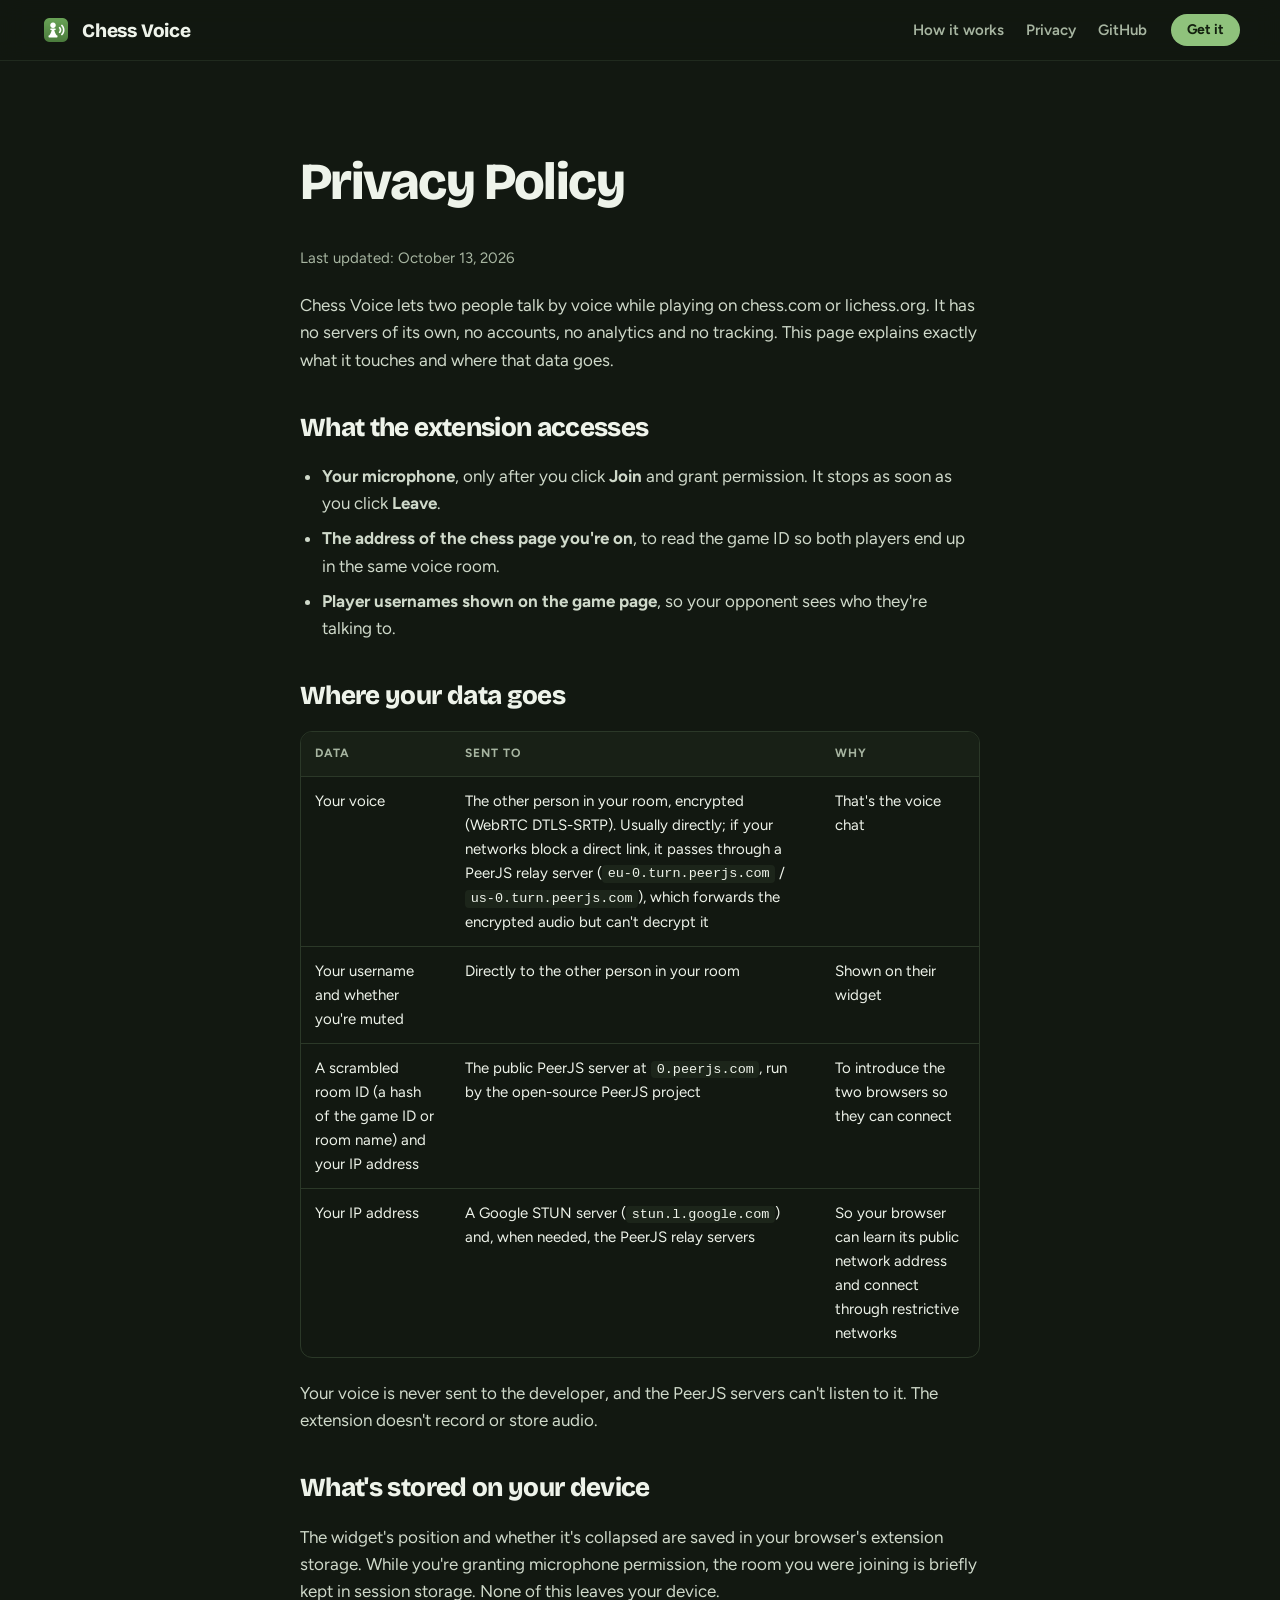
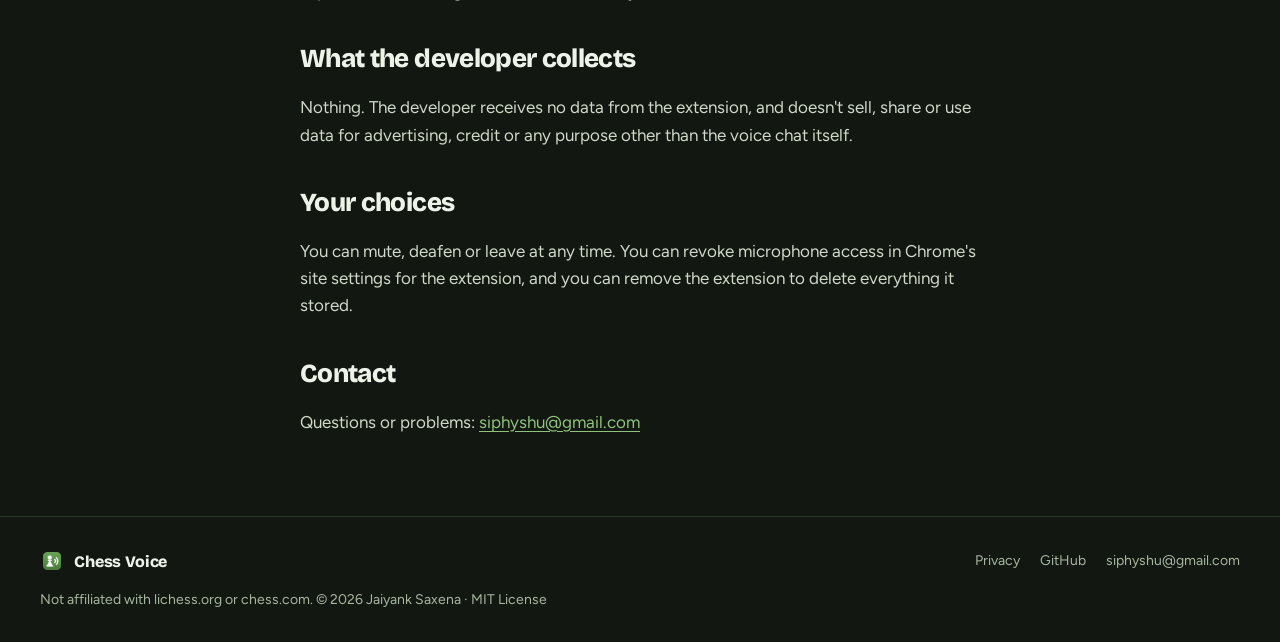
==== site/privacy.html @ 7825a9bb "Add landing page at site/ with GitHub Pages deploy One-pager for chess-voice.siphyshu.me with an int" ====
<!doctype html>
<html lang="en">
<head>
<meta charset="utf-8">
<meta name="viewport" content="width=device-width, initial-scale=1, viewport-fit=cover">
<title>Privacy Policy · Chess Voice</title>
<meta name="description" content="What the Chess Voice extension accesses, where that data goes, and what the developer collects (nothing).">
<meta name="theme-color" content="#121811">
<link rel="icon" type="image/png" sizes="32x32" href="assets/icon-32.png">
<link rel="preconnect" href="https://fonts.googleapis.com">
<link rel="preconnect" href="https://fonts.gstatic.com" crossorigin>
<link rel="stylesheet" href="https://fonts.googleapis.com/css2?family=Bricolage+Grotesque:opsz,wght@12..96,600;12..96,800&family=Figtree:wght@400;500;600;700&display=swap">
<link rel="stylesheet" href="assets/site.css">
</head>
<body>

<header class="nav">
  <a class="brand" href="./"><img src="assets/icon-128.png" alt="" width="32" height="32"><span>Chess Voice</span></a>
  <nav aria-label="Main">
    <a href="./#how">How it works</a>
    <a href="./#privacy">Privacy</a>
    <a href="https://github.com/siphyshu/chess-voice">GitHub</a>
  </nav>
  <a class="btn small" href="https://github.com/siphyshu/chess-voice/releases/latest">Get it</a>
</header>

<main class="doc">
  <h1>Privacy Policy</h1>
  <p class="updated">Last updated: October 13, 2026</p>
  <p>Chess Voice lets two people talk by voice while playing on chess.com or lichess.org. It has no servers of its own, no accounts, no analytics and no tracking. This page explains exactly what it touches and where that data goes.</p>

  <h2>What the extension accesses</h2>
  <ul>
    <li><strong>Your microphone</strong>, only after you click <strong>Join</strong> and grant permission. It stops as soon as you click <strong>Leave</strong>.</li>
    <li><strong>The address of the chess page you're on</strong>, to read the game ID so both players end up in the same voice room.</li>
    <li><strong>Player usernames shown on the game page</strong>, so your opponent sees who they're talking to.</li>
  </ul>

  <h2>Where your data goes</h2>
  <div class="table-wrap">
    <table>
      <thead><tr><th>Data</th><th>Sent to</th><th>Why</th></tr></thead>
      <tbody>
        <tr><td>Your voice</td><td>The other person in your room, encrypted (WebRTC DTLS-SRTP). Usually directly; if your networks block a direct link, it passes through a PeerJS relay server (<code>eu-0.turn.peerjs.com</code> / <code>us-0.turn.peerjs.com</code>), which forwards the encrypted audio but can't decrypt it</td><td>That's the voice chat</td></tr>
        <tr><td>Your username and whether you're muted</td><td>Directly to the other person in your room</td><td>Shown on their widget</td></tr>
        <tr><td>A scrambled room ID (a hash of the game ID or room name) and your IP address</td><td>The public PeerJS server at <code>0.peerjs.com</code>, run by the open-source PeerJS project</td><td>To introduce the two browsers so they can connect</td></tr>
        <tr><td>Your IP address</td><td>A Google STUN server (<code>stun.l.google.com</code>) and, when needed, the PeerJS relay servers</td><td>So your browser can learn its public network address and connect through restrictive networks</td></tr>
      </tbody>
    </table>
  </div>
  <p>Your voice is never sent to the developer, and the PeerJS servers can't listen to it. The extension doesn't record or store audio.</p>

  <h2>What's stored on your device</h2>
  <p>The widget's position and whether it's collapsed are saved in your browser's extension storage. While you're granting microphone permission, the room you were joining is briefly kept in session storage. None of this leaves your device.</p>

  <h2>What the developer collects</h2>
  <p>Nothing. The developer receives no data from the extension, and doesn't sell, share or use data for advertising, credit or any purpose other than the voice chat itself.</p>

  <h2>Your choices</h2>
  <p>You can mute, deafen or leave at any time. You can revoke microphone access in Chrome's site settings for the extension, and you can remove the extension to delete everything it stored.</p>

  <h2>Contact</h2>
  <p>Questions or problems: <a href="mailto:siphyshu@gmail.com">siphyshu@gmail.com</a></p>
</main>

<footer class="foot">
  <div class="foot-row">
    <a class="brand" href="./"><img src="assets/icon-128.png" alt="" width="24" height="24"><span>Chess Voice</span></a>
    <nav aria-label="Footer">
      <a href="privacy.html">Privacy</a>
      <a href="https://github.com/siphyshu/chess-voice">GitHub</a>
      <a href="mailto:siphyshu@gmail.com">siphyshu@gmail.com</a>
    </nav>
  </div>
  <p>Not affiliated with lichess.org or chess.com. © 2026 Jaiyank Saxena · MIT License</p>
</footer>
</body>
</html>
---- site/assets/site.css ----
:root {
  color-scheme: dark;
  --night: #121811;
  --night-2: #182016;
  --panel: #1c251a;
  --ink: #eef3ea;
  --muted: #a7b5a1;
  --line: #2b3828;
  --leaf: #8fc27c;
  --g1: #6aa457;
  --g2: #4b7c3d;
  --on-leaf: #13200f;
  --display: "Bricolage Grotesque", "Avenir Next", system-ui, sans-serif;
  --body: "Figtree", system-ui, -apple-system, "Segoe UI", sans-serif;
  --gutter: clamp(16px, 4vw, 40px);
}

*, *::before, *::after { box-sizing: border-box; }
[hidden] { display: none !important; }
html { scroll-behavior: smooth; }
@media (prefers-reduced-motion: reduce) { html { scroll-behavior: auto; } }
body {
  margin: 0;
  background: var(--night);
  color: var(--ink);
  font: 17px/1.6 var(--body);
  -webkit-font-smoothing: antialiased;
  overflow-x: clip; /* the hero glow bleeds past the edges on purpose */
  padding-top: env(safe-area-inset-top, 0px);
}
img { max-width: 100%; }
a { color: var(--leaf); text-underline-offset: 3px; }
a:focus-visible, button:focus-visible, summary:focus-visible { outline: 2px solid var(--leaf); outline-offset: 3px; border-radius: 6px; }
h1, h2, h3 { font-family: var(--display); margin: 0; text-wrap: balance; }
h2 { font-size: clamp(30px, 4.4vw, 46px); font-weight: 800; letter-spacing: -.025em; line-height: 1.05; }
h3 { font-size: 19px; font-weight: 600; letter-spacing: -.01em; line-height: 1.25; }
p { margin: 0; }
section { padding-inline: var(--gutter); }

/* ---------- buttons ---------- */
.btn {
  display: inline-flex; align-items: center; justify-content: center; gap: 8px;
  font: 700 16px/1 var(--body); text-decoration: none; border-radius: 999px;
  padding: 15px 24px; transition: background .15s, transform .12s, border-color .15s;
}
.btn:active { transform: scale(.97); }
.btn.primary { background: var(--leaf); color: var(--on-leaf); }
.btn.primary:hover { background: #a3d290; }
.btn.ghost { color: var(--ink); border: 1px solid var(--line); }
.btn.ghost:hover { border-color: var(--muted); }
.btn.small { padding: 9px 16px; font-size: 14px; background: var(--leaf); color: var(--on-leaf); }

/* ---------- nav ---------- */
.nav {
  position: sticky; top: 0; z-index: 10;
  display: flex; align-items: center; gap: 24px;
  padding: 14px var(--gutter);
  background: color-mix(in srgb, var(--night) 82%, transparent);
  backdrop-filter: blur(12px); -webkit-backdrop-filter: blur(12px);
  border-bottom: 1px solid color-mix(in srgb, var(--line) 60%, transparent);
}
.brand { display: inline-flex; align-items: center; gap: 10px; color: var(--ink); text-decoration: none; font: 800 19px var(--display); letter-spacing: -.01em; }
.nav nav { display: flex; gap: 22px; margin-left: auto; }
.nav nav a { color: var(--muted); text-decoration: none; font-weight: 600; font-size: 15px; }
.nav nav a:hover { color: var(--ink); }
@media (max-width: 640px) { .nav nav { display: none; } .nav .btn { margin-left: auto; } }

/* ---------- hero ---------- */
.hero {
  position: relative;
  display: grid; grid-template-columns: minmax(0, 1fr) minmax(0, 1.05fr); gap: clamp(32px, 5vw, 72px);
  align-items: center; max-width: 1240px; margin: 0 auto;
  padding-block: clamp(40px, 8vw, 96px) clamp(72px, 10vw, 128px);
}
.hero::before {
  content: ""; position: absolute; inset: -80px -40vw 0; z-index: -1; pointer-events: none;
  background:
    radial-gradient(50% 60% at 70% 30%, rgba(106, 164, 87, .22), transparent 70%),
    conic-gradient(rgba(255,255,255,.035) 25%, transparent 0 50%, rgba(255,255,255,.035) 0 75%, transparent 0) 0 0 / 72px 72px;
  mask-image: linear-gradient(to bottom, #000 55%, transparent);
  -webkit-mask-image: linear-gradient(to bottom, #000 55%, transparent);
}
.hero-copy { display: grid; gap: 22px; }
.eyebrow { font: 700 13px var(--body); letter-spacing: .1em; text-transform: uppercase; color: var(--leaf); }
.hero h1 { font-size: clamp(44px, 6.6vw, 82px); font-weight: 800; letter-spacing: -.035em; line-height: .98; }
.hero h1 em, .closer em { font-style: normal; color: var(--leaf); }
.lede { font-size: clamp(18px, 1.8vw, 21px); color: var(--muted); max-width: 34ch; }
.ctas { display: flex; flex-wrap: wrap; gap: 12px; margin-top: 4px; }
.fine { font-size: 14px; color: var(--muted); }
@media (max-width: 920px) {
  .hero { grid-template-columns: minmax(0, 1fr); }
}

/* ---------- demo: board + interactive widget ---------- */
.demo { position: relative; width: min(560px, 100%); justify-self: center; padding-bottom: 72px; }
.board {
  container-type: inline-size;
  display: grid; grid-template-columns: repeat(8, 1fr); width: 100%;
  border-radius: 8px; overflow: hidden;
  box-shadow: 0 40px 80px rgba(0,0,0,.5), 0 0 0 1px rgba(0,0,0,.3);
}
.board > div { aspect-ratio: 1; display: grid; place-items: center; line-height: 1; font-size: 9.6cqw;
               font-family: "Noto Sans Symbols 2", "Apple Symbols", "Segoe UI Symbol", serif; user-select: none; }
.board .l { background: #e9ecd8; }
.board .d { background: #7f9f68; }
.board .hi { box-shadow: inset 0 0 0 999px rgba(255, 214, 92, .42); }
.board .w { color: #fbfbf6; -webkit-text-stroke: .5cqw #2a2a26; paint-order: stroke fill; }
.board .b { color: #24231f; }
.demo-widget { position: absolute; right: -28px; bottom: 0; }
@media (max-width: 920px) { .demo-widget { right: 50%; transform: translateX(50%); } }
.hint {
  position: absolute; right: calc(100% + 12px); top: 64px; white-space: nowrap;
  font: 700 13px var(--body); color: var(--on-leaf); background: var(--leaf);
  padding: 6px 12px; border-radius: 999px; box-shadow: 0 8px 20px rgba(0,0,0,.35);
  transition: opacity .25s;
}
.hint::after { content: ""; position: absolute; right: -5px; top: 50%; width: 10px; height: 10px; margin-top: -5px; background: inherit; transform: rotate(45deg); border-radius: 2px; }
.hint.gone { opacity: 0; pointer-events: none; }
@media (max-width: 920px) { .hint { right: auto; left: 50%; top: -40px; transform: translateX(-50%); } .hint::after { right: auto; left: 50%; top: auto; bottom: -5px; margin-left: -5px; } }

/* The widget (mirrors the extension's content.js styles). */
.w-card {
  --bg: #22211f; --fg: #ecebe7; --wm: #9a968e; --wl: #3a3835; --raise: #2e2c29; --accent: #7fbf6a; --warn: #e0b04a; --bad: #e06a5a;
  width: 256px; background: var(--bg); color: var(--fg); border: 1px solid var(--wl); border-radius: 12px;
  box-shadow: 0 24px 50px rgba(0,0,0,.5); font: 13px/1.4 system-ui, -apple-system, "Segoe UI", sans-serif;
  overflow: hidden; text-align: left; transition: width .18s ease-out, border-radius .18s ease-out;
}
.w-card button { font: inherit; color: inherit; }
.w-card.collapsed { width: auto; min-width: 150px; border-radius: 999px; }
.w-card.collapsed .w-body { display: none; }
.w-head { display: flex; align-items: center; gap: 8px; padding: 7px 8px 7px 12px; min-height: 40px; }
.w-title { font-weight: 600; flex: 1; min-width: 0; white-space: nowrap; overflow: hidden; text-overflow: ellipsis; }
.w-dot { width: 8px; height: 8px; border-radius: 50%; flex: none; background: var(--wm); transition: box-shadow .12s; }
.w-dot.on { background: var(--accent); }
.w-dot.wait { background: var(--warn); }
.w-card.speaking .w-dot.on { box-shadow: 0 0 0 4px rgba(127,191,106,.35); }
.w-chev { width: 20px; height: 24px; border: 0; background: none; color: var(--wm); font-size: 10px; cursor: pointer; transition: transform .15s ease-out; }
.w-card.collapsed .w-chev { transform: rotate(-90deg); }
.w-ib { width: 28px; height: 28px; padding: 5px; border-radius: 50%; display: grid; place-items: center; background: var(--raise); border: 1px solid var(--wl); cursor: pointer; }
.w-ib svg, .w-btn svg { width: 16px; height: 16px; }
.w-body { padding: 2px 12px 12px; }
.w-stack { display: grid; grid-template-columns: minmax(0, 1fr); gap: 8px; }
.w-stack.loose { gap: 10px; }
.w-peer { display: flex; align-items: center; gap: 10px; padding: 8px; background: var(--raise); border-radius: 10px; }
.w-peer-text { min-width: 0; flex: 1; }
.w-av { width: 34px; height: 34px; border-radius: 50%; display: grid; place-items: center; flex: none; background: #3b4a36; color: #cfe8c4; font-weight: 700; font-size: 14px; text-transform: uppercase; box-shadow: 0 0 0 2px var(--raise); transition: box-shadow .12s; }
.w-card.speaking .w-av { box-shadow: 0 0 0 2px var(--raise), 0 0 0 4px var(--accent); }
.w-name { font-weight: 600; white-space: nowrap; overflow: hidden; text-overflow: ellipsis; }
.w-status { color: var(--wm); font-size: 12px; white-space: nowrap; overflow: hidden; text-overflow: ellipsis; }
.w-meter-row { display: flex; align-items: center; gap: 8px; font-size: 12px; color: var(--wm); }
.w-meter { display: flex; gap: 3px; flex: 1; }
.w-meter i { flex: 1; height: 6px; border-radius: 2px; background: var(--wl); transition: background .08s; }
.w-meter i.lit { background: var(--accent); }
.w-meter-label { width: 52px; text-align: right; }
.w-meter-row.muted .w-meter-label { color: var(--bad); font-weight: 600; }
.w-row { display: flex; gap: 6px; }
.w-row > * { flex: 1; min-width: 0; }
.w-btn, .w-input { background: var(--raise); border: 1px solid var(--wl); border-radius: 8px; padding: 7px 10px; font-weight: 600; }
.w-btn { display: inline-flex; align-items: center; justify-content: center; gap: 6px; cursor: pointer; transition: background .12s, transform .1s; }
.w-btn:hover { background: #383633; }
.w-btn:active { transform: scale(.96); }
.w-btn.primary { background: var(--accent); border-color: var(--accent); color: #142010; }
.w-btn.primary:hover { background: #8fcc7b; }
.w-btn.danger { color: var(--bad); }
.w-btn[aria-pressed="true"], .w-ib[aria-pressed="true"] { background: #4a2a26; border-color: #6b3a33; color: #ffb3a8; }
.w-fixed { flex: none !important; cursor: default; }
.w-input { font-weight: 400; color: var(--wm); }
.w-vol { display: flex; align-items: center; gap: 8px; color: var(--wm); font-size: 12px; }
.w-track { flex: 1; height: 4px; border-radius: 2px; background: var(--accent); position: relative; }
.w-track::after { content: ""; position: absolute; right: 0; top: 50%; width: 14px; height: 14px; margin-top: -7px; border-radius: 50%; background: var(--accent); }
@media (prefers-reduced-motion: reduce) { .w-card, .w-card * { transition: none !important; } }

/* ---------- how ---------- */
.how, .features, .faq { max-width: 1240px; margin: 0 auto; padding-block: clamp(56px, 8vw, 104px); display: grid; gap: 40px; }
.steps { list-style: none; margin: 0; padding: 0; display: grid; grid-template-columns: repeat(3, minmax(0, 1fr)); gap: 20px; }
.steps li { display: grid; gap: 10px; align-content: start; padding: 26px; border-radius: 16px; background: var(--night-2); border: 1px solid var(--line); }
.step-n { width: 36px; height: 36px; border-radius: 50%; display: grid; place-items: center; font: 800 17px var(--display); background: var(--g2); color: var(--ink); margin-bottom: 6px; }
.steps p, .feature p { color: var(--muted); font-size: 16px; }
@media (max-width: 820px) { .steps { grid-template-columns: minmax(0, 1fr); } }

/* ---------- features ---------- */
.features { border-top: 1px solid var(--line); }
.feature-grid { display: grid; grid-template-columns: repeat(3, minmax(0, 1fr)); gap: 40px 32px; }
.feature { display: grid; gap: 8px; align-content: start; }
.feature svg { width: 28px; height: 28px; fill: none; stroke: var(--leaf); stroke-width: 1.8; stroke-linecap: round; stroke-linejoin: round; margin-bottom: 6px; }
.feature svg .ring { stroke-dasharray: 3 3.2; }
@media (max-width: 900px) { .feature-grid { grid-template-columns: repeat(2, minmax(0, 1fr)); } }
@media (max-width: 560px) { .feature-grid { grid-template-columns: minmax(0, 1fr); } }

/* ---------- privacy ---------- */
.privacy {
  max-width: 1240px; margin: 0 auto; padding-block: clamp(56px, 8vw, 104px);
  display: grid; grid-template-columns: minmax(0, 1fr) minmax(0, 1fr); gap: 48px; align-items: center;
  border-top: 1px solid var(--line);
}
.privacy-copy { display: grid; gap: 20px; }
.privacy-copy p { color: var(--muted); max-width: 46ch; }
.checks { list-style: none; margin: 0; padding: 0; display: grid; gap: 10px; }
.checks li { display: flex; align-items: center; gap: 12px; font-weight: 600; }
.checks li::before { content: ""; width: 20px; height: 20px; flex: none; border-radius: 50%; background: var(--g2) url("data:image/svg+xml,%3Csvg xmlns='http://www.w3.org/2000/svg' viewBox='0 0 20 20'%3E%3Cpath d='M6 10.5l2.6 2.5L14 7.5' fill='none' stroke='%23eef3ea' stroke-width='2' stroke-linecap='round' stroke-linejoin='round'/%3E%3C/svg%3E") center/20px no-repeat; }
.text-link { font-weight: 700; text-decoration: none; }
.text-link:hover { text-decoration: underline; }
.p2p { width: 100%; height: auto; }
.p2p-box { fill: var(--night-2); stroke: var(--line); stroke-width: 2; }
.p2p-av { fill: #3b4a36; }
.p2p-letter { font: 700 26px var(--body); fill: #cfe8c4; }
.p2p-name { font: 600 18px var(--body); fill: var(--ink); }
.p2p-line { stroke: var(--leaf); stroke-width: 8; stroke-linecap: round; }
.p2p-arrow { fill: none; stroke: var(--leaf); stroke-width: 6; stroke-linecap: round; stroke-linejoin: round; }
.p2p-lock-bg { fill: #2a3a25; }
.p2p-shackle { fill: none; stroke: var(--leaf); stroke-width: 2.5; }
.p2p-lock { fill: var(--leaf); }
.p2p-cap { font: 500 17px var(--body); fill: var(--muted); }
@media (max-width: 860px) { .privacy { grid-template-columns: minmax(0, 1fr); } }

/* ---------- faq ---------- */
.faq { border-top: 1px solid var(--line); grid-template-columns: minmax(0, 1fr) minmax(0, 2fr); align-items: start; }
.faq-list { display: grid; }
details { border-bottom: 1px solid var(--line); }
details:first-child { border-top: 1px solid var(--line); }
summary { list-style: none; cursor: pointer; padding: 20px 0; display: flex; justify-content: space-between; gap: 16px; font: 600 18px var(--display); }
summary::-webkit-details-marker { display: none; }
summary::after { content: "+"; color: var(--leaf); font: 400 24px/1 var(--body); transition: transform .2s; }
details[open] summary::after { transform: rotate(45deg); }
details p { padding: 0 0 22px; color: var(--muted); max-width: 62ch; }
@media (max-width: 820px) { .faq { grid-template-columns: minmax(0, 1fr); } }

/* ---------- closer + footer ---------- */
.closer { display: grid; justify-items: center; gap: 22px; text-align: center; padding-block: clamp(64px, 9vw, 120px); border-top: 1px solid var(--line);
          background: radial-gradient(40% 70% at 50% 100%, rgba(106,164,87,.18), transparent 70%); }
.foot { padding: 32px var(--gutter) calc(32px + env(safe-area-inset-bottom, 0px)); border-top: 1px solid var(--line); color: var(--muted); font-size: 14px; display: grid; gap: 16px; }
.foot-row { display: flex; flex-wrap: wrap; align-items: center; justify-content: space-between; gap: 16px; }
.foot nav { display: flex; flex-wrap: wrap; gap: 20px; }
.foot nav a { color: var(--muted); text-decoration: none; }
.foot nav a:hover { color: var(--ink); }
.foot .brand { font-size: 16px; }

/* ---------- document pages (privacy) ---------- */
.doc { max-width: 760px; margin: 0 auto; padding: clamp(40px, 7vw, 80px) var(--gutter); display: grid; gap: 22px; }
.doc h1 { font-size: clamp(36px, 5vw, 52px); font-weight: 800; letter-spacing: -.03em; }
.doc h2 { font-size: 26px; margin-top: 18px; }
.doc p, .doc li { color: #cfd9ca; }
.doc ul { margin: 0; padding-left: 22px; display: grid; gap: 8px; }
.doc .updated { color: var(--muted); font-size: 15px; }
.doc code { font-size: .9em; background: var(--panel); padding: .1em .4em; border-radius: 4px; }
.doc .table-wrap { overflow-x: auto; border: 1px solid var(--line); border-radius: 12px; }
.doc table { border-collapse: collapse; width: 100%; min-width: 560px; font-size: 15px; }
.doc th, .doc td { text-align: left; vertical-align: top; padding: 12px 14px; border-bottom: 1px solid var(--line); }
.doc tr:last-child td { border-bottom: 0; }
.doc th { font-size: 12px; text-transform: uppercase; letter-spacing: .08em; color: var(--muted); background: var(--night-2); }
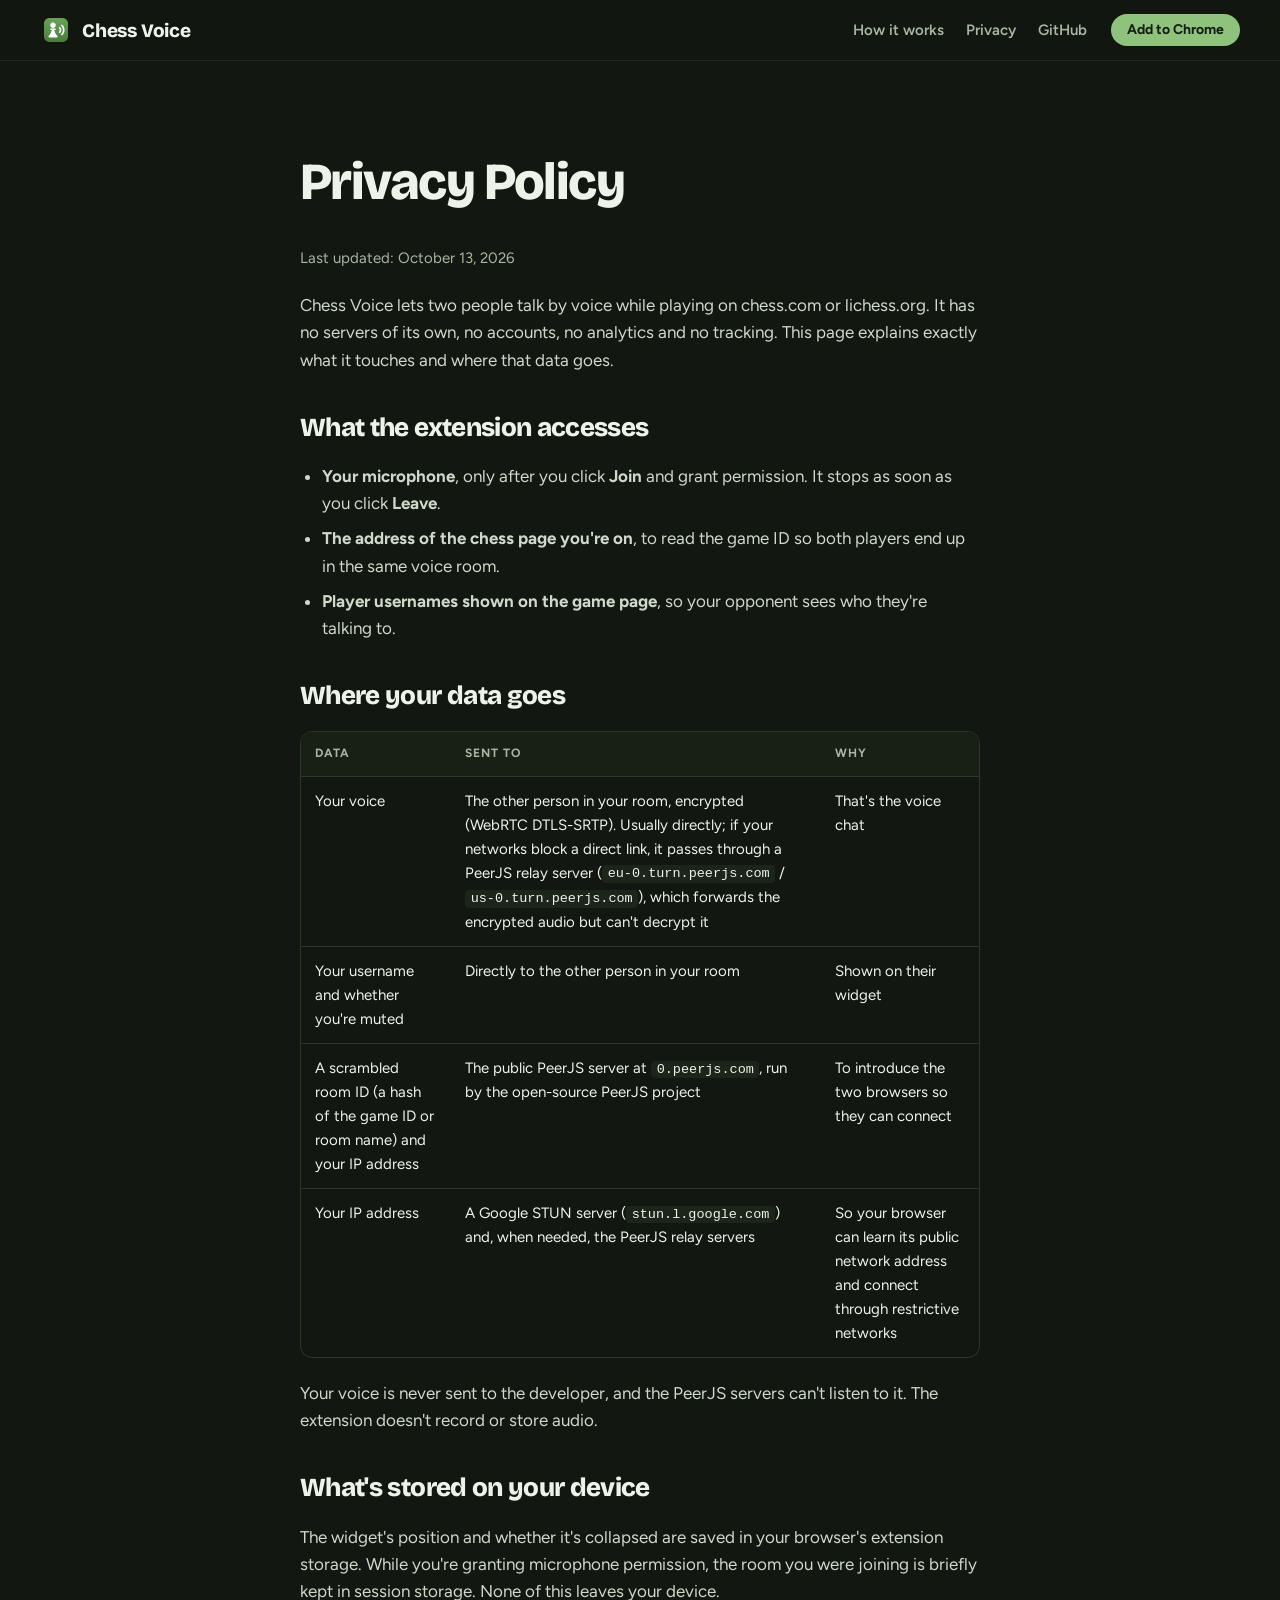
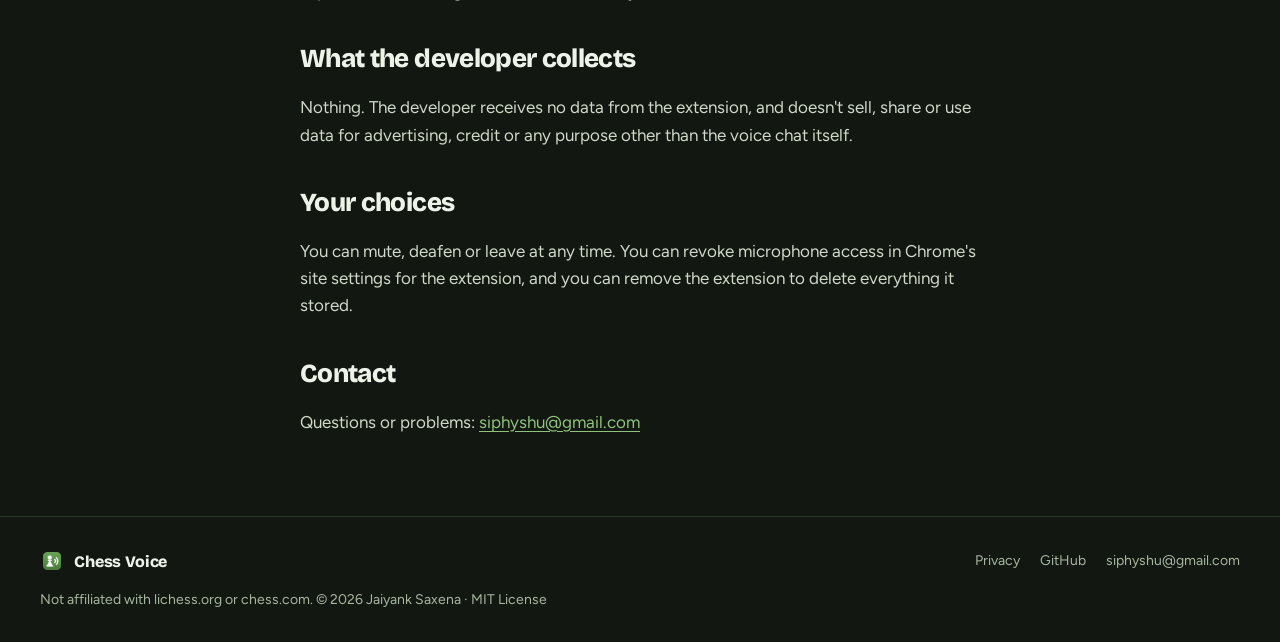
==== commit 11960c55: "Link to the live Chrome Web Store listing Site CTAs now say 'Add to Chrome' and point at the store; " ====
--- a/site/privacy.html
+++ b/site/privacy.html
@@ -21,7 +21,7 @@
     <a href="./#privacy">Privacy</a>
     <a href="https://github.com/siphyshu/chess-voice">GitHub</a>
   </nav>
-  <a class="btn small" href="https://github.com/siphyshu/chess-voice/releases/latest">Get it</a>
+  <a class="btn small" href="https://chromewebstore.google.com/detail/chess-voice/jnidnodiapcflodgkdbjaipldjjadnga">Add to Chrome</a>
 </header>
 
 <main class="doc">
